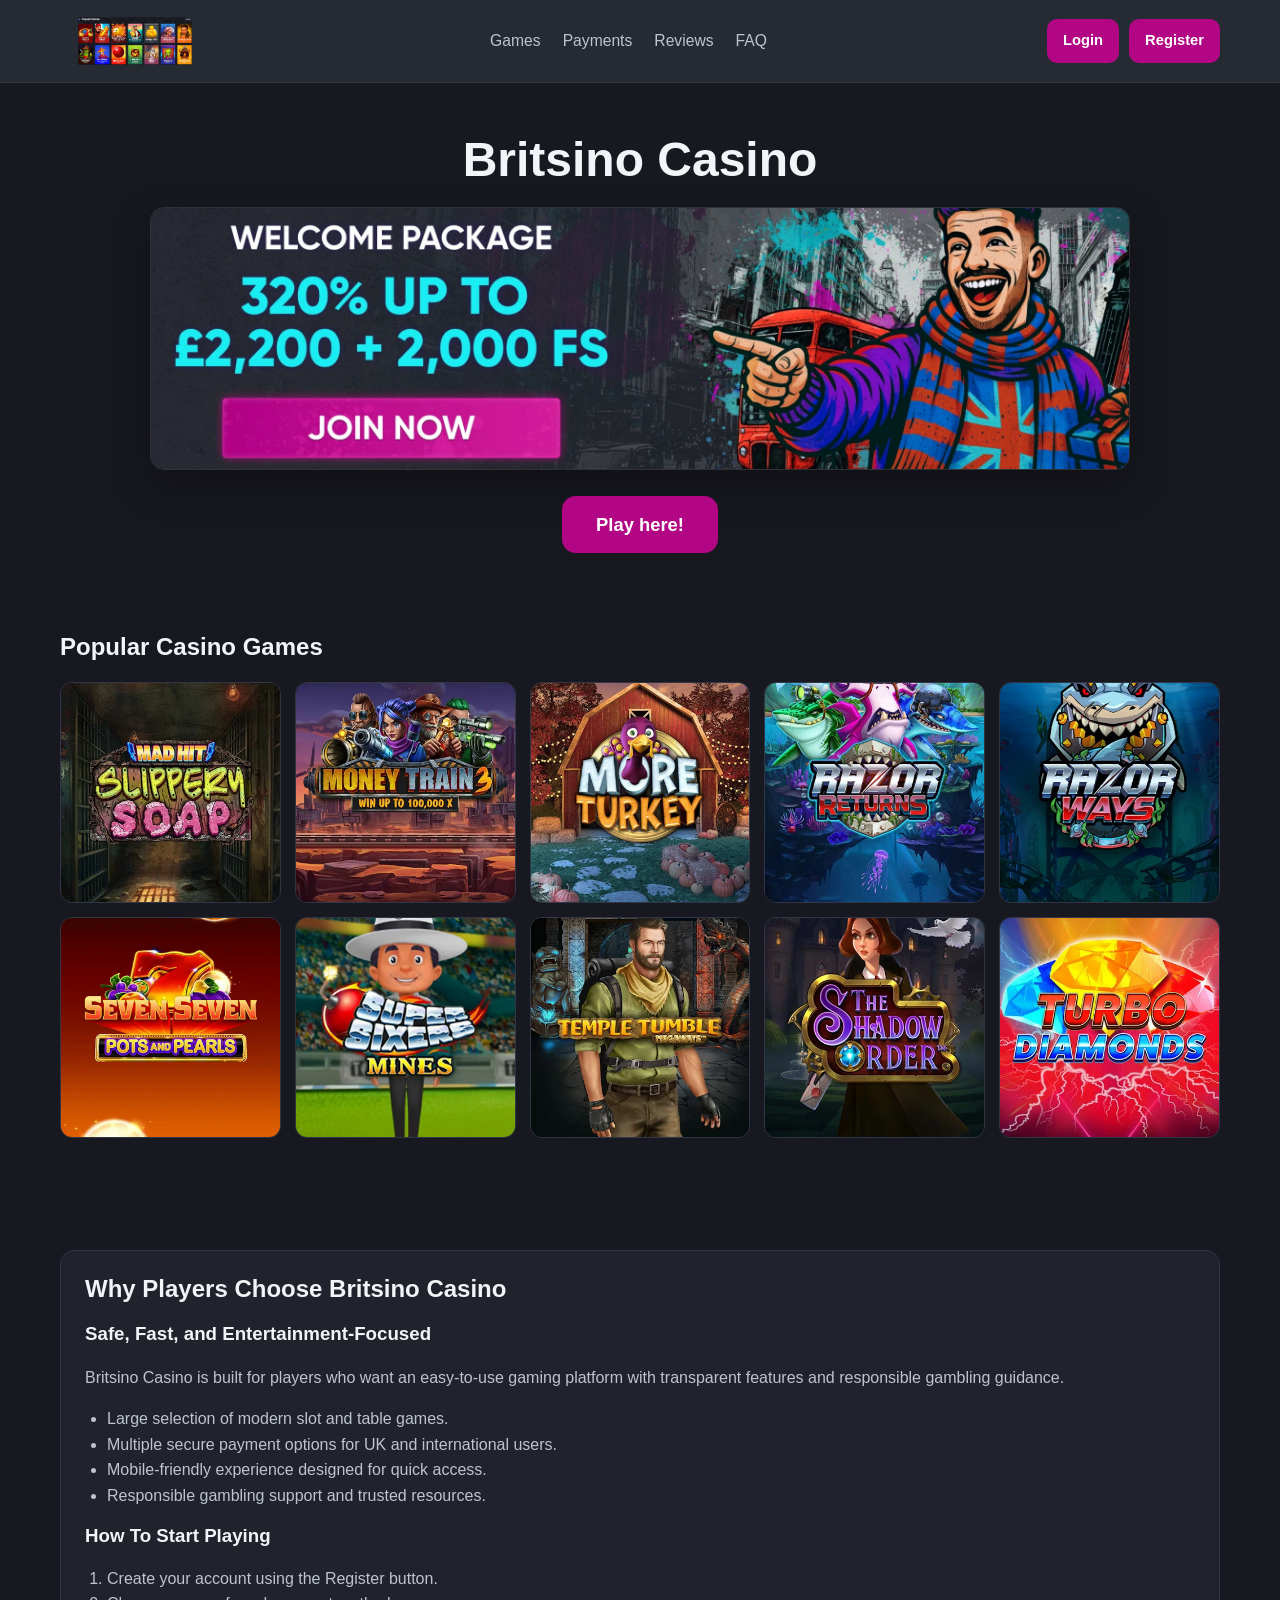
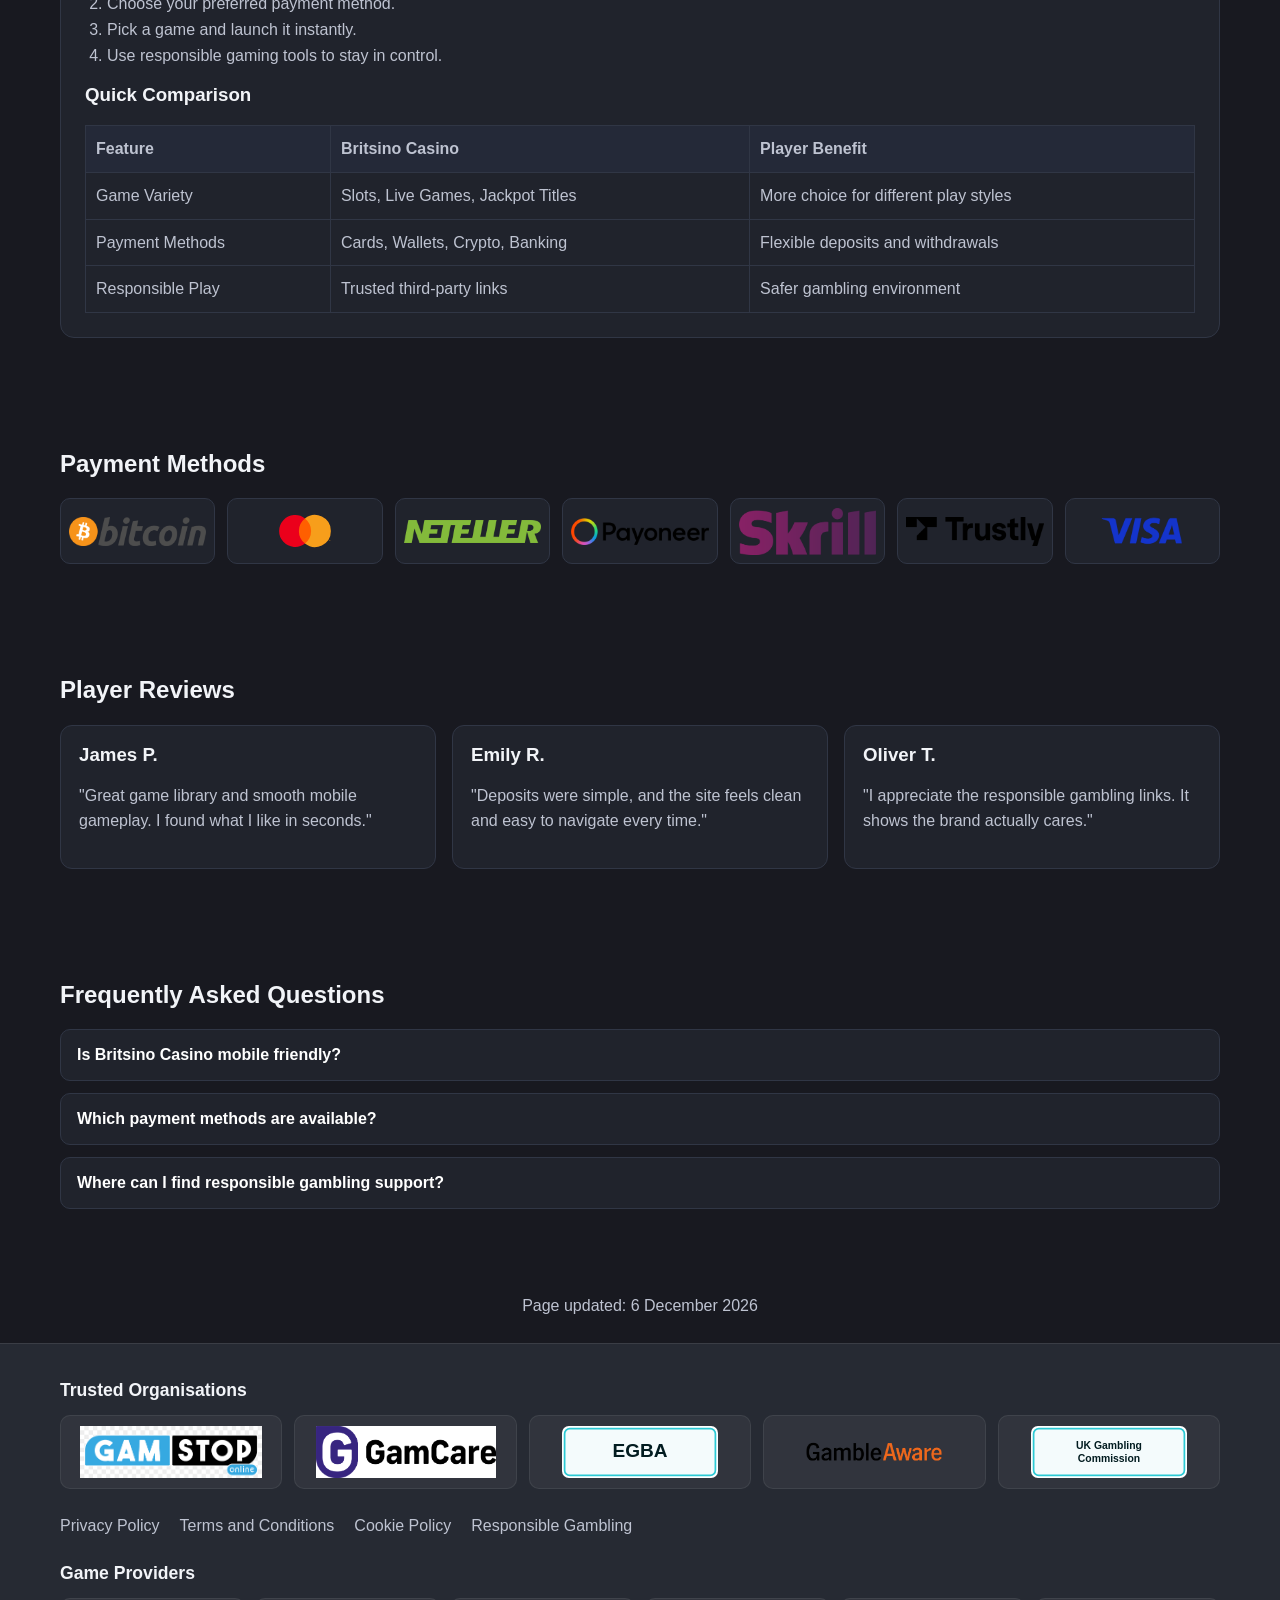
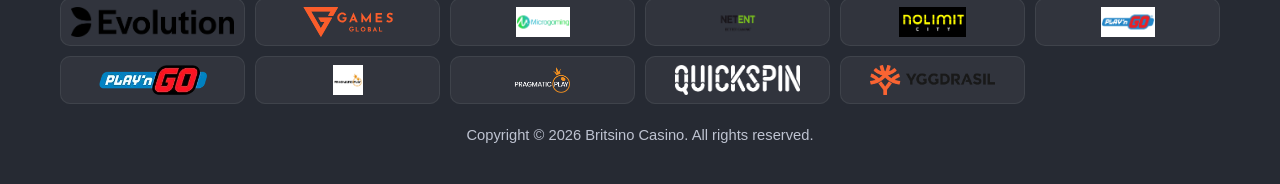
==== en-gb/index.html @ 718099c1 "Add /en-gb homepage copy and update canonical/hreflang setup" ====
<!DOCTYPE html>
<html lang="en-GB">
<head>
  <meta charset="UTF-8" />
  <meta name="viewport" content="width=device-width, initial-scale=1.0" />
  <meta name="description" content="Britsino Casino home page with top games, payment methods, player reviews, and trusted gambling resources." />
  <title>Britsino Casino</title>
  <link rel="icon" type="image/x-icon" href="/favicon (12).ico" />
  <link rel="stylesheet" href="/styles.css" />
  <link rel="canonical" href="/en-gb/" />
  <link rel="alternate" hreflang="en" href="/en-gb/" />
  <link rel="alternate" hreflang="en-gb" href="/en-gb/" />
</head>
<body>
  <header class="site-header">
    <div class="container header-inner">
      <a class="brand" href="#" aria-label="Britsino home">
        <img src="/britsino.webp" alt="Britsino Casino logo" />
      </a>

      <nav class="header-nav" aria-label="Primary navigation">
        <a href="#games">Games</a>
        <a href="#payments">Payments</a>
        <a href="#reviews">Reviews</a>
        <a href="#faq">FAQ</a>
      </nav>

      <div class="header-actions">
        <a class="btn btn-header" href="#" aria-label="Login">Login</a>
        <a class="btn btn-header" href="/go/" aria-label="Register">Register</a>
      </div>
    </div>
  </header>

  <main>
    <section class="hero">
      <div class="container hero-inner">
        <h1>Britsino Casino</h1>
        <img class="hero-banner" src="/britsino images/britsino casino.webp" alt="Britsino Casino banner" />
        <a class="btn btn-cta pulse" href="/go/">Play here!</a>
      </div>
    </section>

    <section id="games" class="section games-section">
      <div class="container">
        <h2>Popular Casino Games</h2>
        <div class="games-grid" aria-label="Featured games">
          <article class="game-card"><img src="/game images/mad-hit-slippery-soap.webp" alt="Mad Hit Slippery Soap" /></article>
          <article class="game-card"><img src="/game images/money-train-3.webp" alt="Money Train 3" /></article>
          <article class="game-card"><img src="/game images/more-turkey.webp" alt="More Turkey" /></article>
          <article class="game-card"><img src="/game images/razor-returns.webp" alt="Razor Returns" /></article>
          <article class="game-card"><img src="/game images/razor-ways.webp" alt="Razor Ways" /></article>
          <article class="game-card"><img src="/game images/seven-seven-pots-and-pearls.webp" alt="Seven Seven Pots and Pearls" /></article>
          <article class="game-card"><img src="/game images/super-sixers-mines.webp" alt="Super Sixers Mines" /></article>
          <article class="game-card"><img src="/game images/temple-tumble.webp" alt="Temple Tumble" /></article>
          <article class="game-card"><img src="/game images/the-shadow-order-pushgaming.webp" alt="The Shadow Order" /></article>
          <article class="game-card"><img src="/game images/turbo-diamonds-hold-and-win.webp" alt="Turbo Diamonds Hold and Win" /></article>
        </div>
      </div>
    </section>

    <section class="section seo-section">
      <div class="container seo-content">
        <h2>Why Players Choose Britsino Casino</h2>
        <h3>Safe, Fast, and Entertainment-Focused</h3>
        <p>Britsino Casino is built for players who want an easy-to-use gaming platform with transparent features and responsible gambling guidance.</p>

        <ul>
          <li>Large selection of modern slot and table games.</li>
          <li>Multiple secure payment options for UK and international users.</li>
          <li>Mobile-friendly experience designed for quick access.</li>
          <li>Responsible gambling support and trusted resources.</li>
        </ul>

        <h3>How To Start Playing</h3>
        <ol>
          <li>Create your account using the Register button.</li>
          <li>Choose your preferred payment method.</li>
          <li>Pick a game and launch it instantly.</li>
          <li>Use responsible gaming tools to stay in control.</li>
        </ol>

        <h3>Quick Comparison</h3>
        <div class="table-wrap">
          <table>
            <thead>
              <tr>
                <th>Feature</th>
                <th>Britsino Casino</th>
                <th>Player Benefit</th>
              </tr>
            </thead>
            <tbody>
              <tr>
                <td>Game Variety</td>
                <td>Slots, Live Games, Jackpot Titles</td>
                <td>More choice for different play styles</td>
              </tr>
              <tr>
                <td>Payment Methods</td>
                <td>Cards, Wallets, Crypto, Banking</td>
                <td>Flexible deposits and withdrawals</td>
              </tr>
              <tr>
                <td>Responsible Play</td>
                <td>Trusted third-party links</td>
                <td>Safer gambling environment</td>
              </tr>
            </tbody>
          </table>
        </div>
      </div>
    </section>

    <section id="payments" class="section payments-section">
      <div class="container">
        <h2>Payment Methods</h2>
        <div class="payments-grid" aria-label="Payment methods">
          <img src="/payment methods/bitcoin-method.png" alt="Bitcoin" />
          <img src="/payment methods/mastercard-method.svg" alt="Mastercard" />
          <img src="/payment methods/neteller-method.png" alt="Neteller" />
          <img src="/payment methods/payoneer-method.png" alt="Payoneer" />
          <img src="/payment methods/skrill-method.png" alt="Skrill" />
          <img src="/payment methods/trustly-method.webp" alt="Trustly" />
          <img src="/payment methods/visa-method.png" alt="Visa" />
        </div>
      </div>
    </section>

    <section id="reviews" class="section reviews-section">
      <div class="container">
        <h2>Player Reviews</h2>
        <div class="reviews-grid">
          <article class="review-card">
            <h3>James P.</h3>
            <p>"Great game library and smooth mobile gameplay. I found what I like in seconds."</p>
          </article>
          <article class="review-card">
            <h3>Emily R.</h3>
            <p>"Deposits were simple, and the site feels clean and easy to navigate every time."</p>
          </article>
          <article class="review-card">
            <h3>Oliver T.</h3>
            <p>"I appreciate the responsible gambling links. It shows the brand actually cares."</p>
          </article>
        </div>
      </div>
    </section>

    <section id="faq" class="section faq-section">
      <div class="container">
        <h2>Frequently Asked Questions</h2>

        <div class="accordion-item">
          <button class="accordion-trigger" type="button" aria-expanded="false">
            Is Britsino Casino mobile friendly?
          </button>
          <div class="accordion-panel">
            <p>Yes. Britsino Casino is optimized for mobile and desktop devices with a responsive layout.</p>
          </div>
        </div>

        <div class="accordion-item">
          <button class="accordion-trigger" type="button" aria-expanded="false">
            Which payment methods are available?
          </button>
          <div class="accordion-panel">
            <p>You can use options like Visa, Mastercard, Skrill, Neteller, Trustly, Payoneer, and Bitcoin.</p>
          </div>
        </div>

        <div class="accordion-item">
          <button class="accordion-trigger" type="button" aria-expanded="false">
            Where can I find responsible gambling support?
          </button>
          <div class="accordion-panel">
            <p>Trusted support resources are listed in the footer, including GamStop, GamCare, BeGambleAware, EGBA, and the UK Gambling Commission.</p>
          </div>
        </div>
      </div>
    </section>

    <section class="updated-section" aria-label="Page update date">
      <div class="container">
        <p id="page-updated">Page updated: </p>
      </div>
    </section>
  </main>

  <footer class="site-footer">
    <div class="container footer-inner">
      <section class="footer-trust">
        <h2>Trusted Organisations</h2>
        <div class="trust-grid">
          <a href="https://www.gamstop.co.uk/" target="_blank" rel="noopener noreferrer"><img src="/trust badges/gamstop.png" alt="GamStop" /></a>
          <a href="https://www.gamcare.org.uk/" target="_blank" rel="noopener noreferrer"><img src="/trust badges/GamCare.png" alt="GamCare" /></a>
          <a href="https://www.egba.eu/" target="_blank" rel="noopener noreferrer"><img src="/trust badges/egba.svg" alt="EGBA" /></a>
          <a href="https://www.begambleaware.org/" target="_blank" rel="noopener noreferrer"><img src="/trust badges/gambleaware.png" alt="BeGambleAware" /></a>
          <a href="https://www.gamblingcommission.gov.uk/" target="_blank" rel="noopener noreferrer"><img src="/trust badges/uk-gambling-commission.svg" alt="UK Gambling Commission" /></a>
        </div>
      </section>

      <section class="footer-policies">
        <a href="#" aria-label="Privacy Policy">Privacy Policy</a>
        <a href="#" aria-label="Terms and Conditions">Terms and Conditions</a>
        <a href="#" aria-label="Cookie Policy">Cookie Policy</a>
        <a href="#" aria-label="Responsible Gambling Policy">Responsible Gambling</a>
      </section>

      <section class="footer-providers">
        <h2>Game Providers</h2>
        <div class="providers-grid">
          <img src="/providers/evolution.png" alt="Evolution" />
          <img src="/providers/Games-Global.svg" alt="Games Global" />
          <img src="/providers/microgaming-logo.png" alt="Microgaming" />
          <img src="/providers/netentlogo.png" alt="NetEnt" />
          <img src="/providers/nolimit city.png" alt="NoLimit City" />
          <img src="/providers/playn-go-logo.png" alt="Play'n GO" />
          <img src="/providers/playngo.webp" alt="Play'n GO Alternative" />
          <img src="/providers/pragmatic-play-logo-png.png" alt="Pragmatic Play" />
          <img src="/providers/pragmatic-play.png" alt="Pragmatic Play Alternative" />
          <img src="/providers/quickspin.png" alt="Quickspin" />
          <img src="/providers/Yggdrasil Gaming_Logo_1.png" alt="Yggdrasil" />
        </div>
      </section>

      <p class="copyright">Copyright © 2026 Britsino Casino. All rights reserved.</p>
    </div>
  </footer>

  <script src="/script.js"></script>
</body>
</html>
---- styles.css ----
:root {
  --header-footer-bg: #262a33;
  --primary-btn: #b30685;
  --cta-btn: #b30685;
  --main-bg: #181920;
  --surface-bg: #20232c;
  --surface-border: #303645;
  --text-main: #f2f4f8;
  --text-muted: #bec3d1;
}

* {
  box-sizing: border-box;
}

html,
body {
  margin: 0;
  padding: 0;
}

body {
  font-family: "Segoe UI", Tahoma, Geneva, Verdana, sans-serif;
  background: var(--main-bg);
  color: var(--text-main);
  line-height: 1.6;
}

img {
  max-width: 100%;
  display: block;
}

a {
  color: inherit;
  text-decoration: none;
}

.container {
  width: min(1160px, 92%);
  margin: 0 auto;
}

.section {
  padding: 56px 0;
}

h1,
h2,
h3 {
  margin-top: 0;
  line-height: 1.2;
}

.site-header {
  position: sticky;
  top: 0;
  z-index: 100;
  background: var(--header-footer-bg);
  border-bottom: 1px solid rgba(255, 255, 255, 0.07);
}

.header-inner {
  display: flex;
  align-items: center;
  justify-content: space-between;
  gap: 20px;
  min-height: 82px;
  padding: 10px 0;
}

.brand img {
  width: 150px;
  height: 48px;
  object-fit: contain;
}

.header-nav {
  display: flex;
  gap: 22px;
  color: var(--text-muted);
  font-size: 0.98rem;
}

.header-nav a:hover,
.header-nav a:focus-visible {
  color: #ffffff;
}

.header-actions {
  display: flex;
  gap: 10px;
}

.btn {
  display: inline-flex;
  align-items: center;
  justify-content: center;
  border-radius: 10px;
  border: 0;
  cursor: pointer;
  font-weight: 700;
}

.btn-header {
  background: var(--primary-btn);
  color: #fff;
  padding: 10px 16px;
  font-size: 0.92rem;
}

.btn-header:hover,
.btn-header:focus-visible,
.btn-cta:hover,
.btn-cta:focus-visible {
  filter: brightness(1.08);
}

.hero {
  padding: 48px 0 24px;
}

.hero-inner {
  text-align: center;
}

.hero h1 {
  font-size: clamp(1.9rem, 4vw, 3rem);
  margin-bottom: 18px;
}

.hero-banner {
  width: min(980px, 100%);
  margin: 0 auto;
  border-radius: 14px;
  border: 1px solid rgba(255, 255, 255, 0.1);
  box-shadow: 0 16px 40px rgba(0, 0, 0, 0.35);
}

.btn-cta {
  margin: 26px auto 0;
  background: var(--cta-btn);
  color: #fff;
  font-size: 1.15rem;
  padding: 14px 34px;
  border-radius: 14px;
}

.pulse {
  animation: pulse 1.8s infinite;
}

@keyframes pulse {
  0% {
    transform: scale(1);
    box-shadow: 0 0 0 0 rgba(179, 6, 133, 0.75);
  }
  70% {
    transform: scale(1.03);
    box-shadow: 0 0 0 18px rgba(179, 6, 133, 0);
  }
  100% {
    transform: scale(1);
    box-shadow: 0 0 0 0 rgba(179, 6, 133, 0);
  }
}

.games-grid {
  display: grid;
  grid-template-columns: repeat(5, minmax(0, 1fr));
  gap: 14px;
}

.game-card {
  aspect-ratio: 1 / 1;
  border-radius: 12px;
  overflow: hidden;
  border: 1px solid var(--surface-border);
  background: var(--surface-bg);
}

.game-card img {
  width: 100%;
  height: 100%;
  object-fit: cover;
}

.seo-content {
  background: var(--surface-bg);
  border: 1px solid var(--surface-border);
  border-radius: 14px;
  padding: 24px;
}

.seo-content p,
.seo-content li,
.seo-content td,
.seo-content th {
  color: var(--text-muted);
}

.seo-content ul,
.seo-content ol {
  padding-left: 22px;
}

.table-wrap {
  overflow-x: auto;
}

table {
  width: 100%;
  border-collapse: collapse;
  min-width: 620px;
}

th,
td {
  border: 1px solid var(--surface-border);
  padding: 10px;
  text-align: left;
}

th {
  color: #fff;
  background: #242938;
}

.payments-grid {
  display: grid;
  grid-template-columns: repeat(7, minmax(0, 1fr));
  gap: 12px;
}

.payments-grid img {
  width: 100%;
  height: 66px;
  object-fit: contain;
  padding: 8px;
  background: var(--surface-bg);
  border: 1px solid var(--surface-border);
  border-radius: 10px;
}

.reviews-grid {
  display: grid;
  grid-template-columns: repeat(3, minmax(0, 1fr));
  gap: 16px;
}

.review-card {
  background: var(--surface-bg);
  border: 1px solid var(--surface-border);
  border-radius: 12px;
  padding: 18px;
}

.review-card h3 {
  margin-bottom: 10px;
}

.review-card p {
  color: var(--text-muted);
}

.accordion-item {
  border: 1px solid var(--surface-border);
  border-radius: 10px;
  margin-bottom: 12px;
  background: var(--surface-bg);
  overflow: hidden;
}

.accordion-trigger {
  width: 100%;
  text-align: left;
  background: transparent;
  color: #fff;
  border: 0;
  padding: 16px;
  font-size: 1rem;
  font-weight: 700;
  cursor: pointer;
}

.accordion-panel {
  max-height: 0;
  overflow: hidden;
  transition: max-height 0.28s ease;
}

.accordion-panel p {
  margin: 0;
  padding: 0 16px 16px;
  color: var(--text-muted);
}

.updated-section {
  padding: 16px 0 24px;
}

#page-updated {
  margin: 0;
  text-align: center;
  color: var(--text-muted);
}

.site-footer {
  background: var(--header-footer-bg);
  border-top: 1px solid rgba(255, 255, 255, 0.09);
  padding: 36px 0 22px;
}

.footer-inner h2 {
  font-size: 1.1rem;
  margin-bottom: 14px;
}

.trust-grid {
  display: grid;
  grid-template-columns: repeat(5, minmax(0, 1fr));
  gap: 12px;
}

.trust-grid a {
  background: rgba(255, 255, 255, 0.05);
  border-radius: 10px;
  border: 1px solid rgba(255, 255, 255, 0.07);
  padding: 10px;
}

.trust-grid img {
  width: 100%;
  height: 52px;
  object-fit: contain;
}

.footer-policies {
  display: flex;
  flex-wrap: wrap;
  gap: 14px 20px;
  margin: 24px 0;
}

.footer-policies a {
  color: var(--text-muted);
}

.footer-policies a:hover,
.footer-policies a:focus-visible {
  color: #fff;
}

.providers-grid {
  display: grid;
  grid-template-columns: repeat(6, minmax(0, 1fr));
  gap: 10px;
}

.providers-grid img {
  width: 100%;
  height: 48px;
  object-fit: contain;
  padding: 8px;
  background: rgba(255, 255, 255, 0.05);
  border-radius: 10px;
  border: 1px solid rgba(255, 255, 255, 0.07);
}

.copyright {
  margin-top: 20px;
  text-align: center;
  color: var(--text-muted);
  font-size: 0.92rem;
}

@media (max-width: 1024px) {
  .games-grid {
    grid-template-columns: repeat(4, minmax(0, 1fr));
  }

  .payments-grid {
    grid-template-columns: repeat(4, minmax(0, 1fr));
  }

  .providers-grid {
    grid-template-columns: repeat(4, minmax(0, 1fr));
  }

  .trust-grid {
    grid-template-columns: repeat(3, minmax(0, 1fr));
  }
}

@media (max-width: 768px) {
  .header-inner {
    min-height: 58px;
    gap: 8px;
    padding: 6px 0;
  }

  .brand img {
    width: 90px;
    height: 30px;
  }

  .header-nav {
    display: none;
  }

  .header-actions {
    margin-left: auto;
  }

  .btn-header {
    padding: 7px 10px;
    font-size: 0.78rem;
    border-radius: 8px;
  }

  .section {
    padding: 44px 0;
  }

  .games-grid {
    grid-template-columns: repeat(2, minmax(0, 1fr));
  }

  .payments-grid {
    grid-template-columns: repeat(2, minmax(0, 1fr));
  }

  .reviews-grid {
    grid-template-columns: 1fr;
  }

  .trust-grid {
    grid-template-columns: repeat(2, minmax(0, 1fr));
  }

  .providers-grid {
    grid-template-columns: repeat(2, minmax(0, 1fr));
  }
}
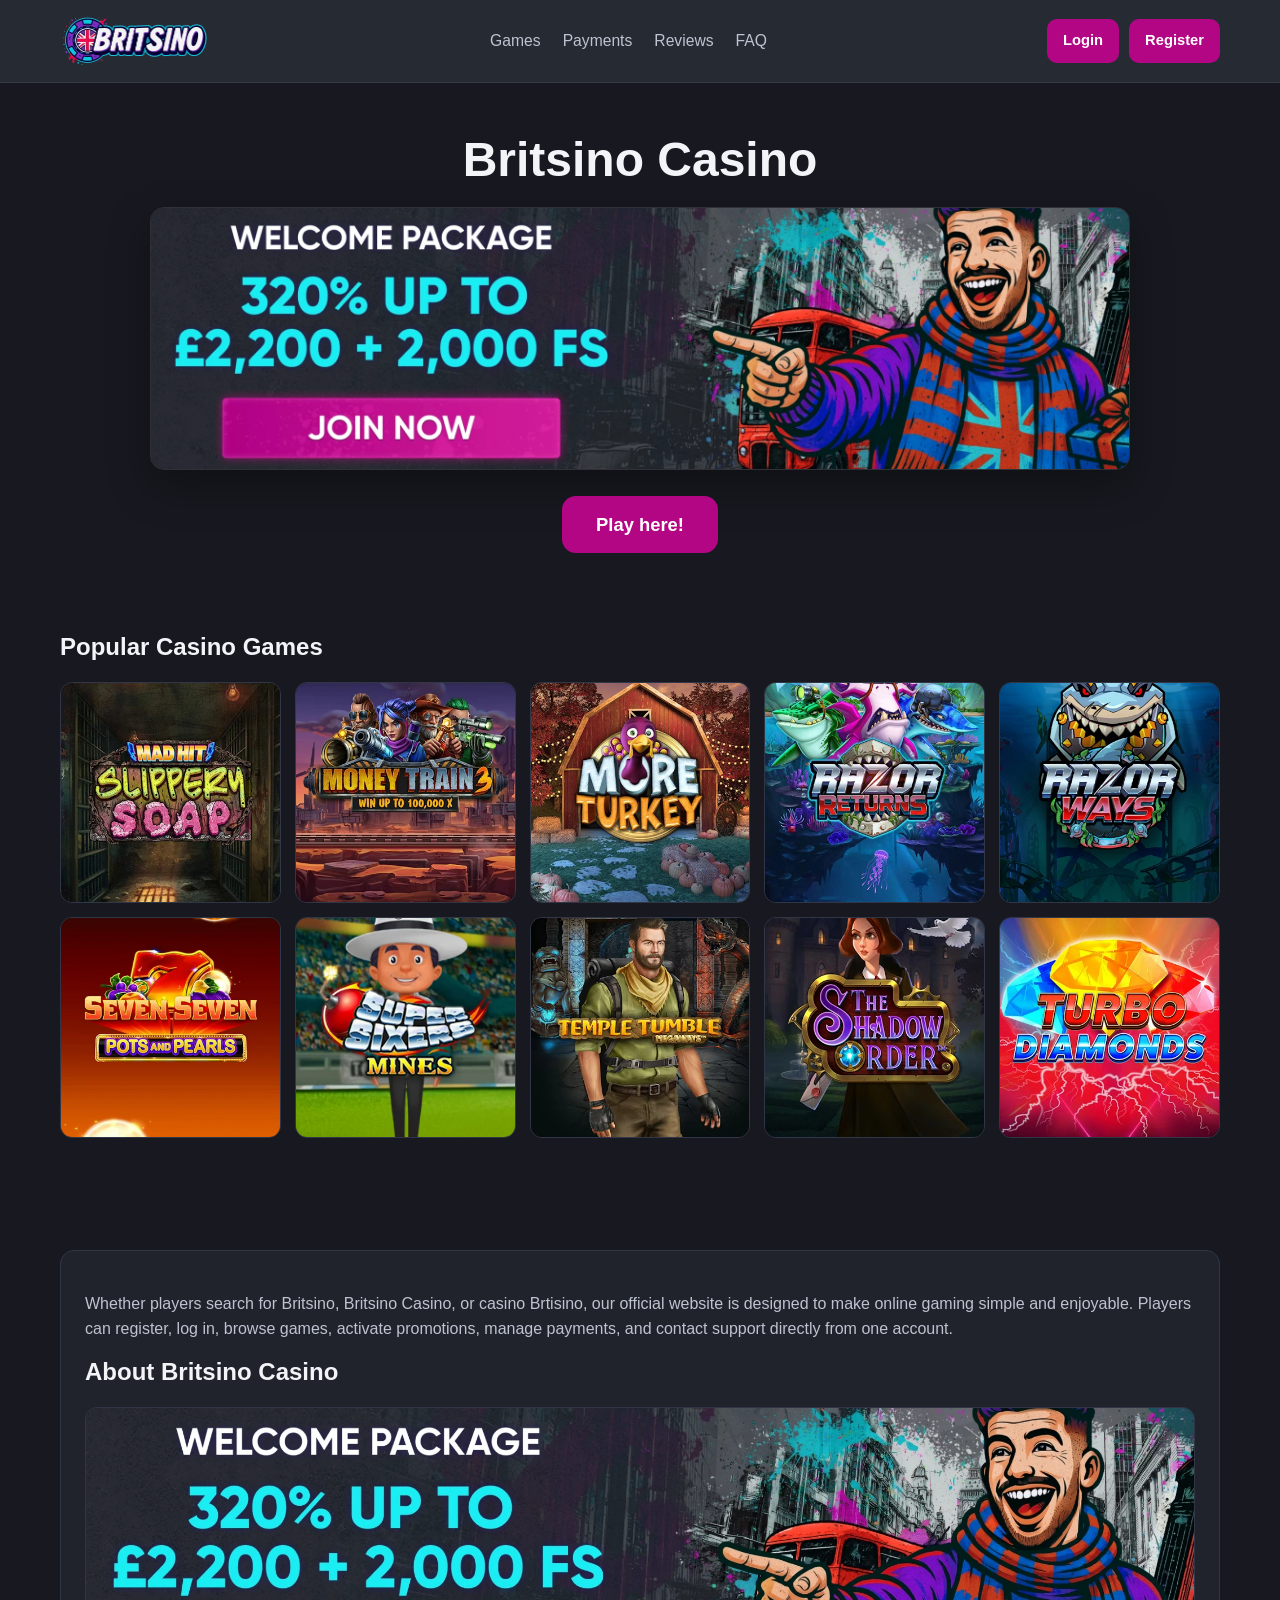
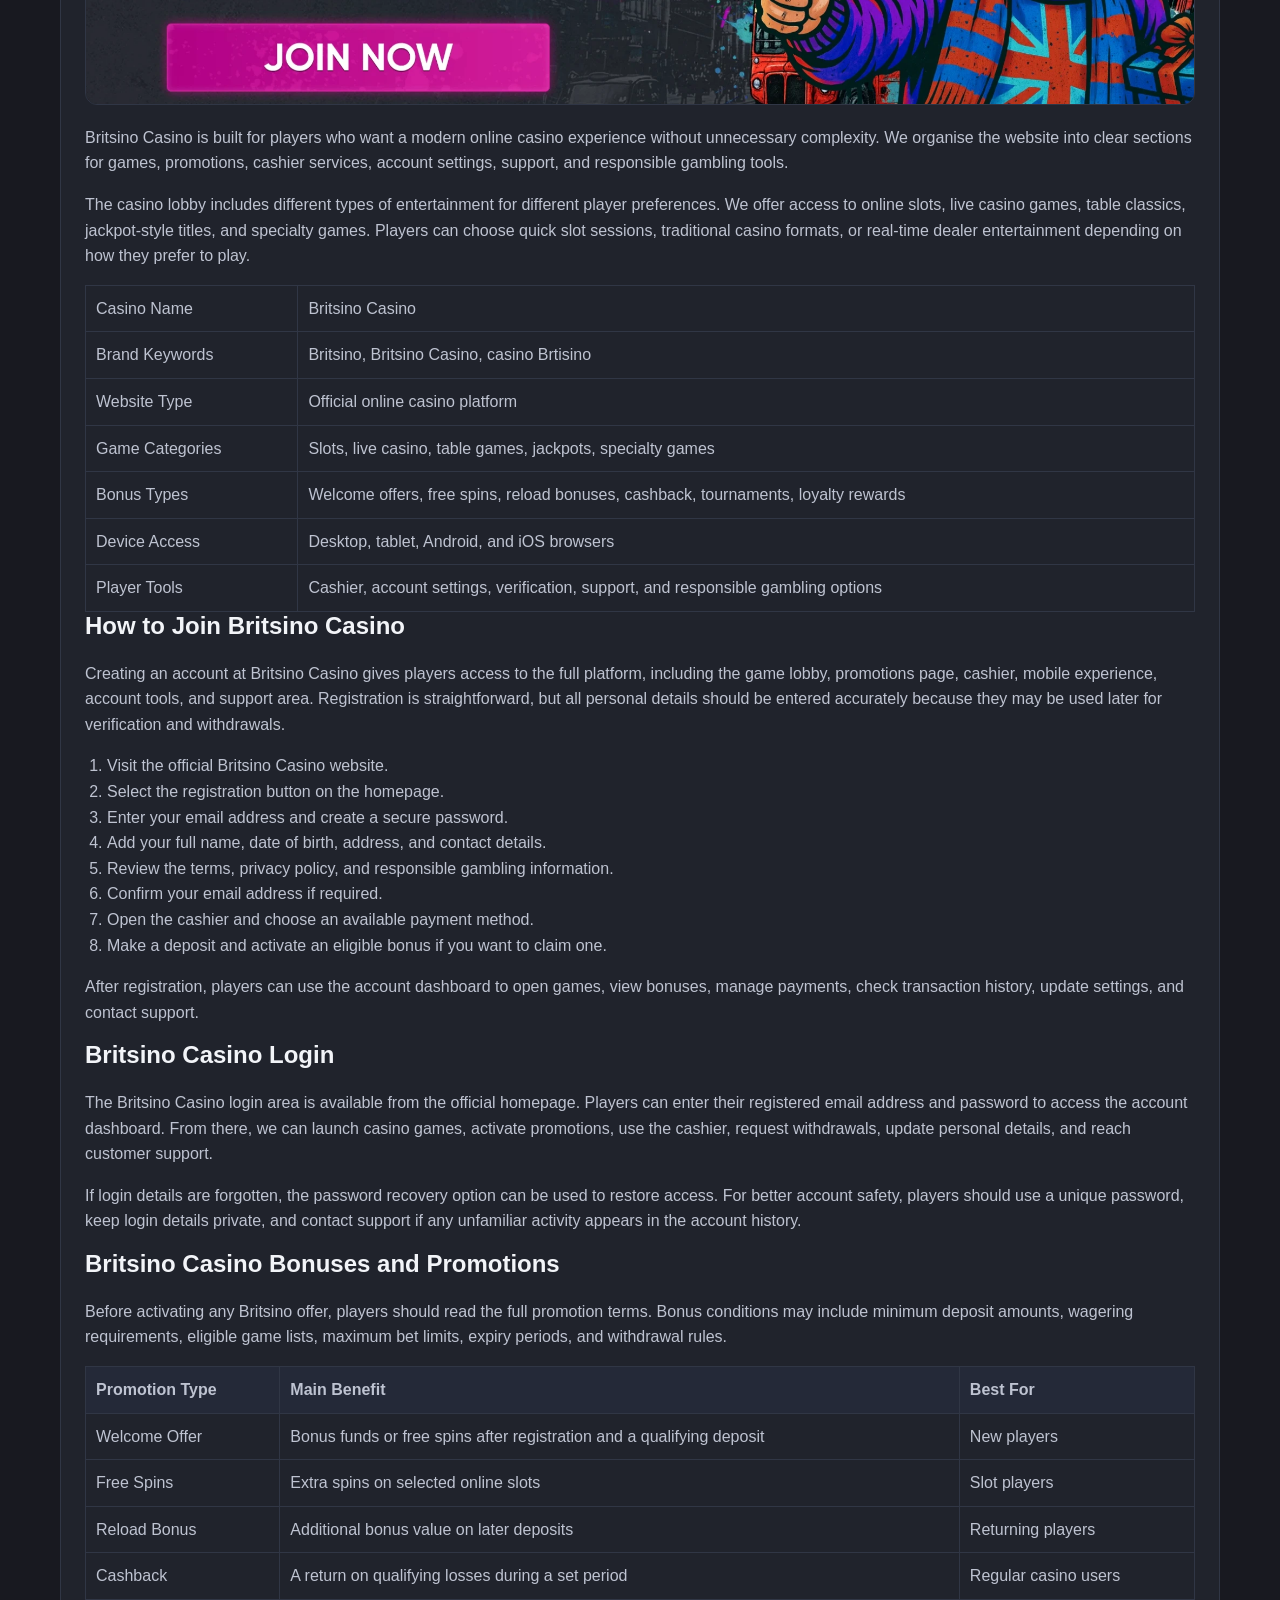
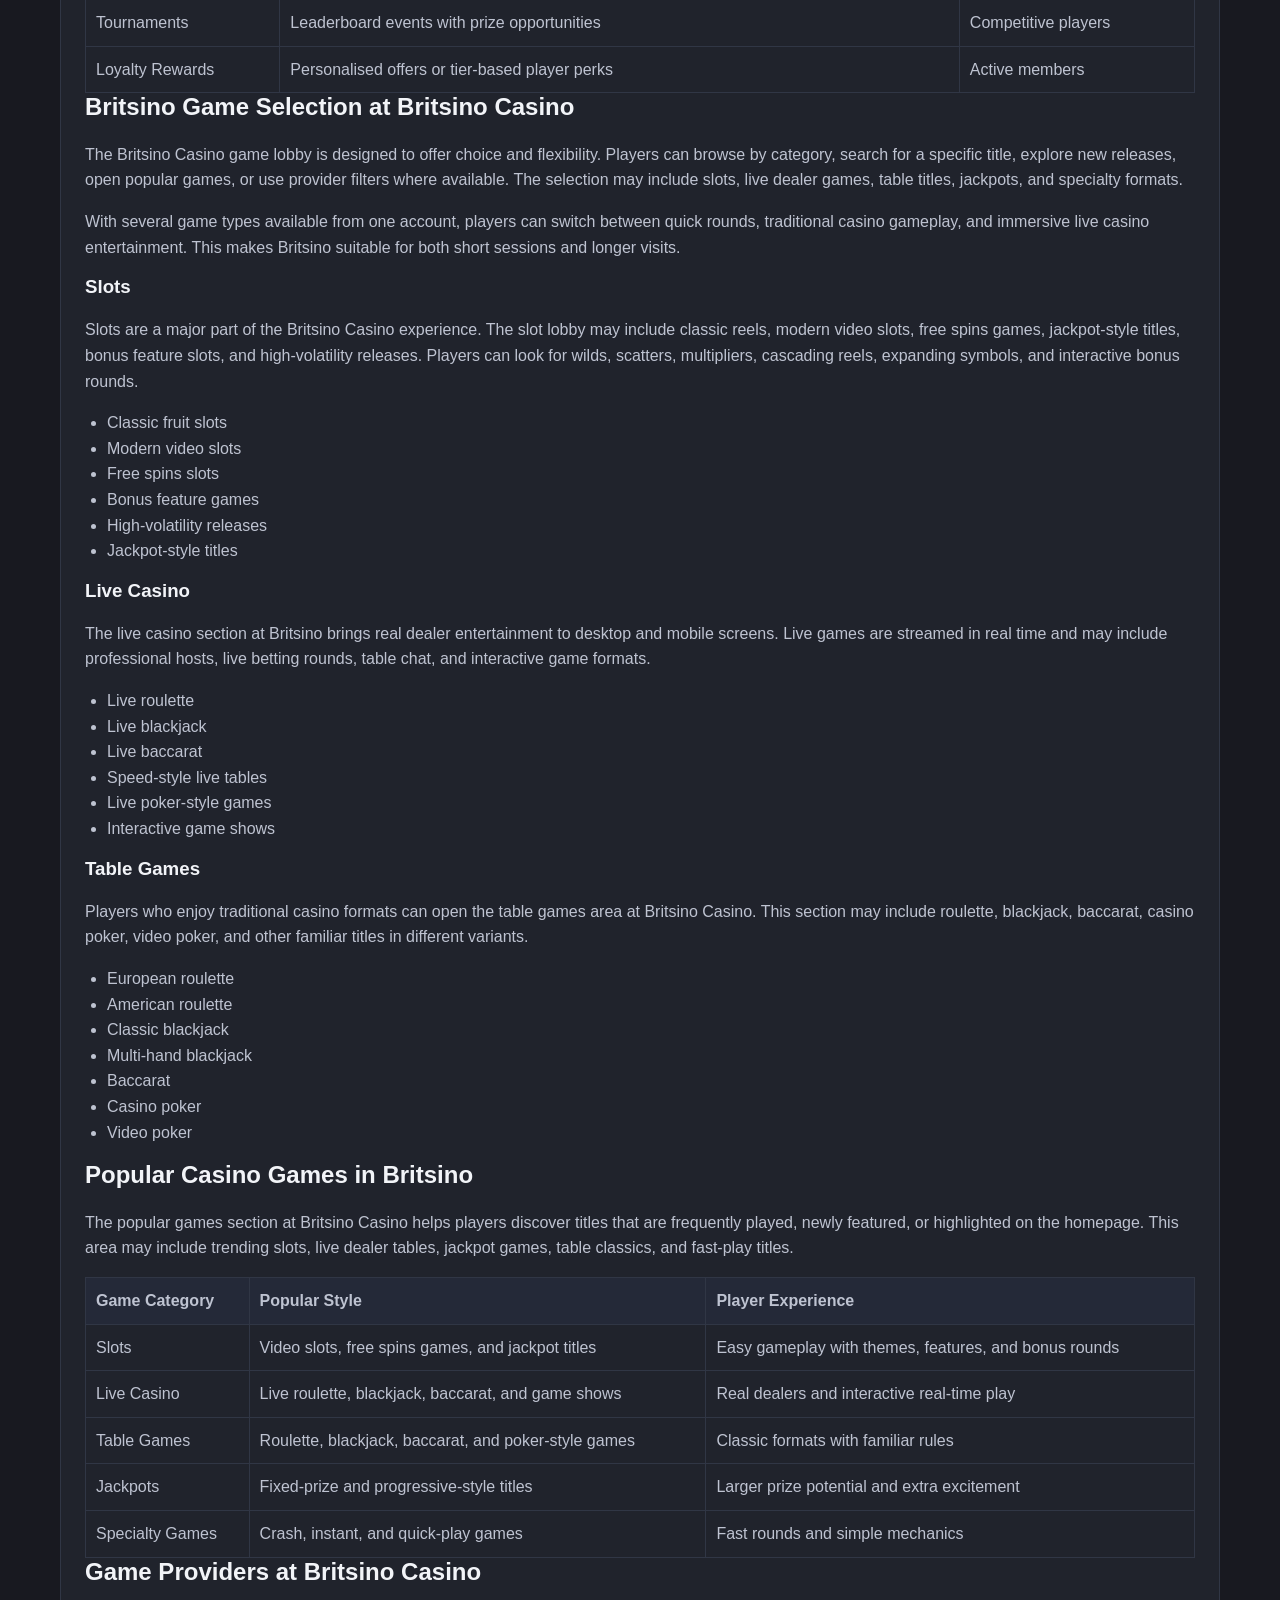
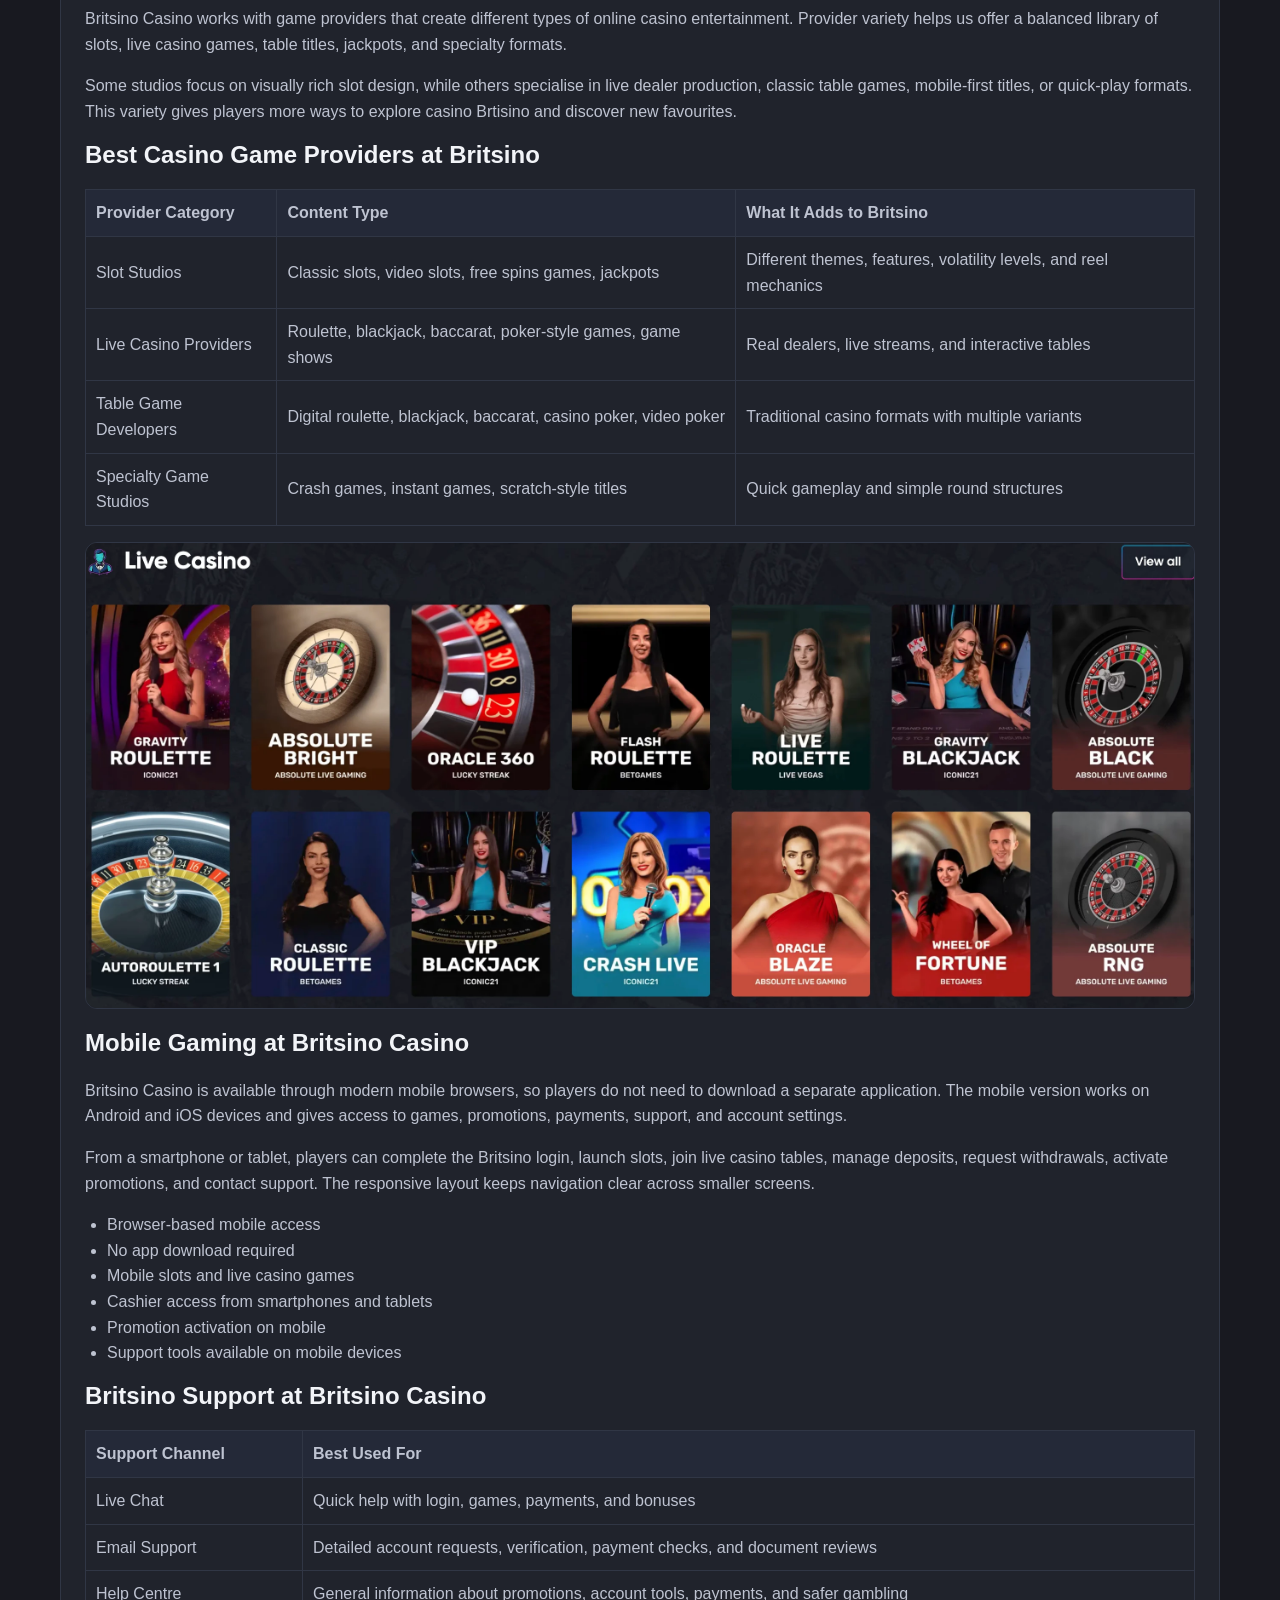
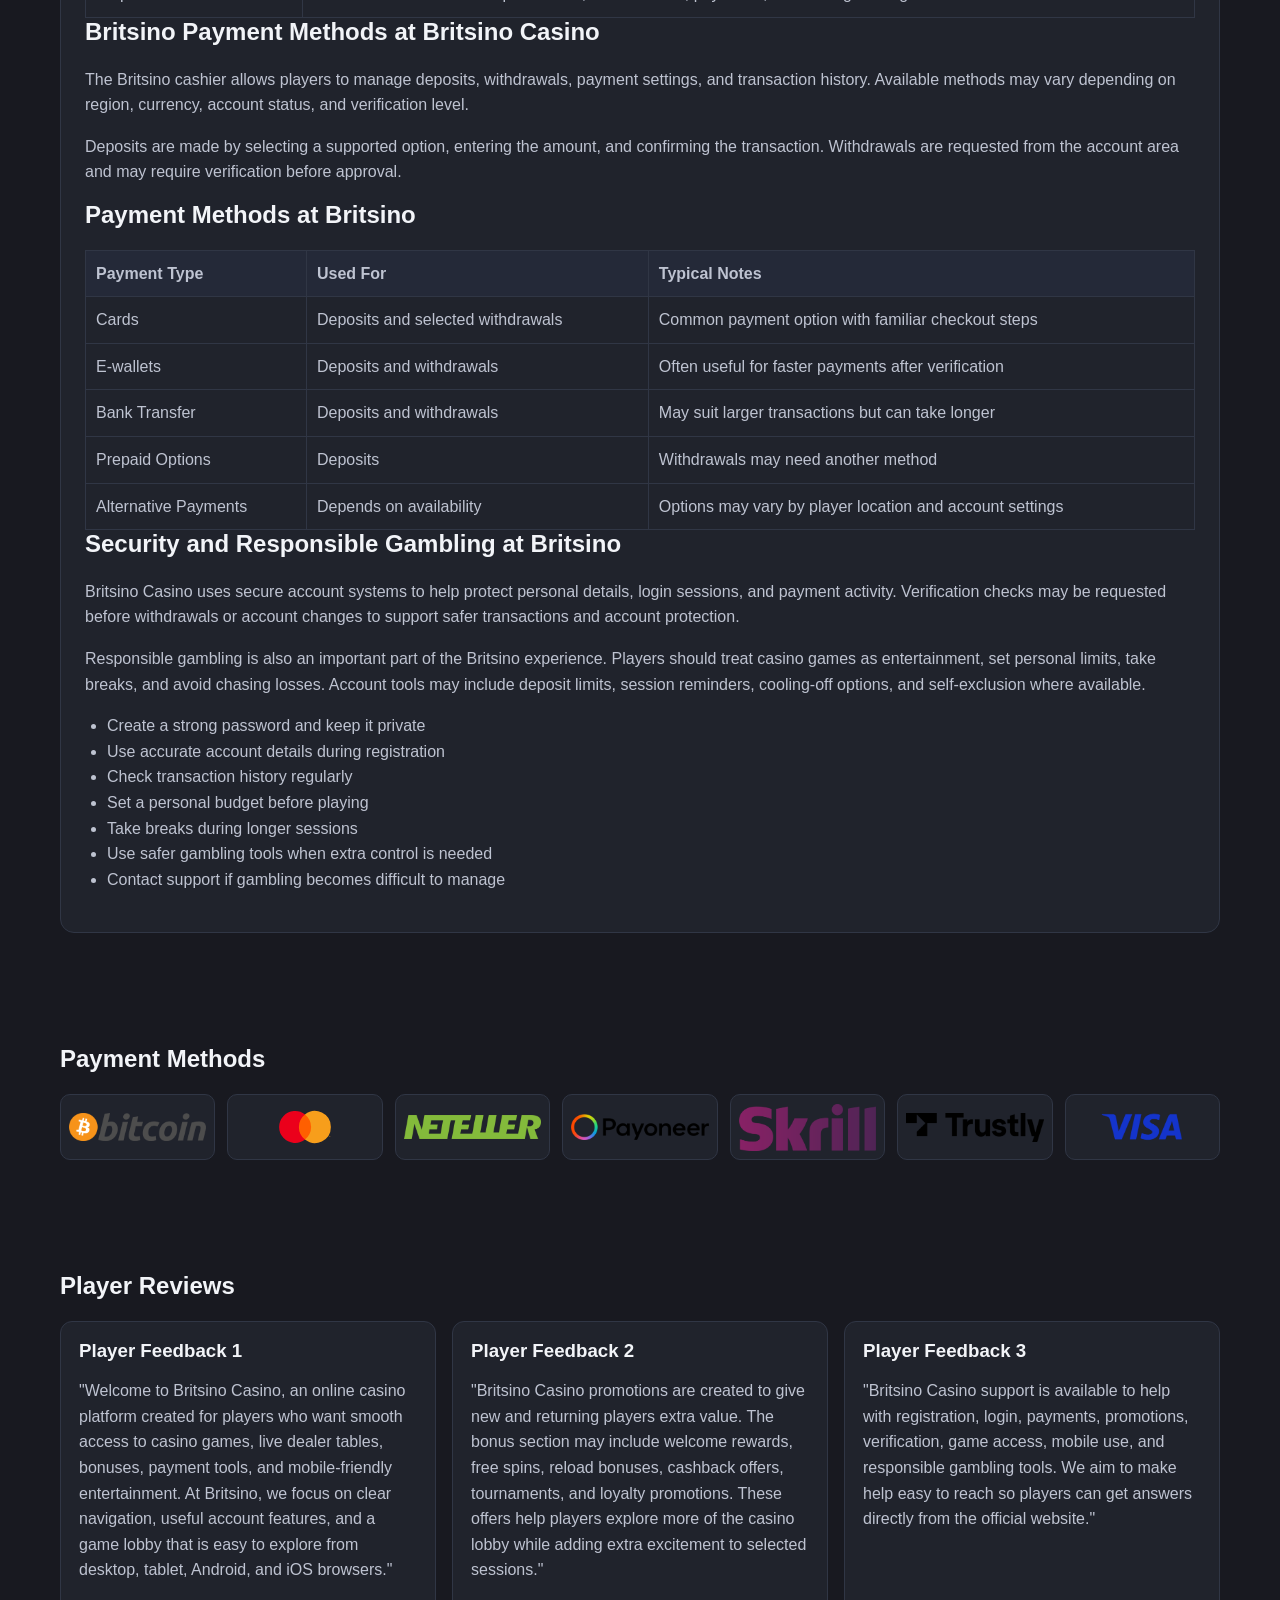
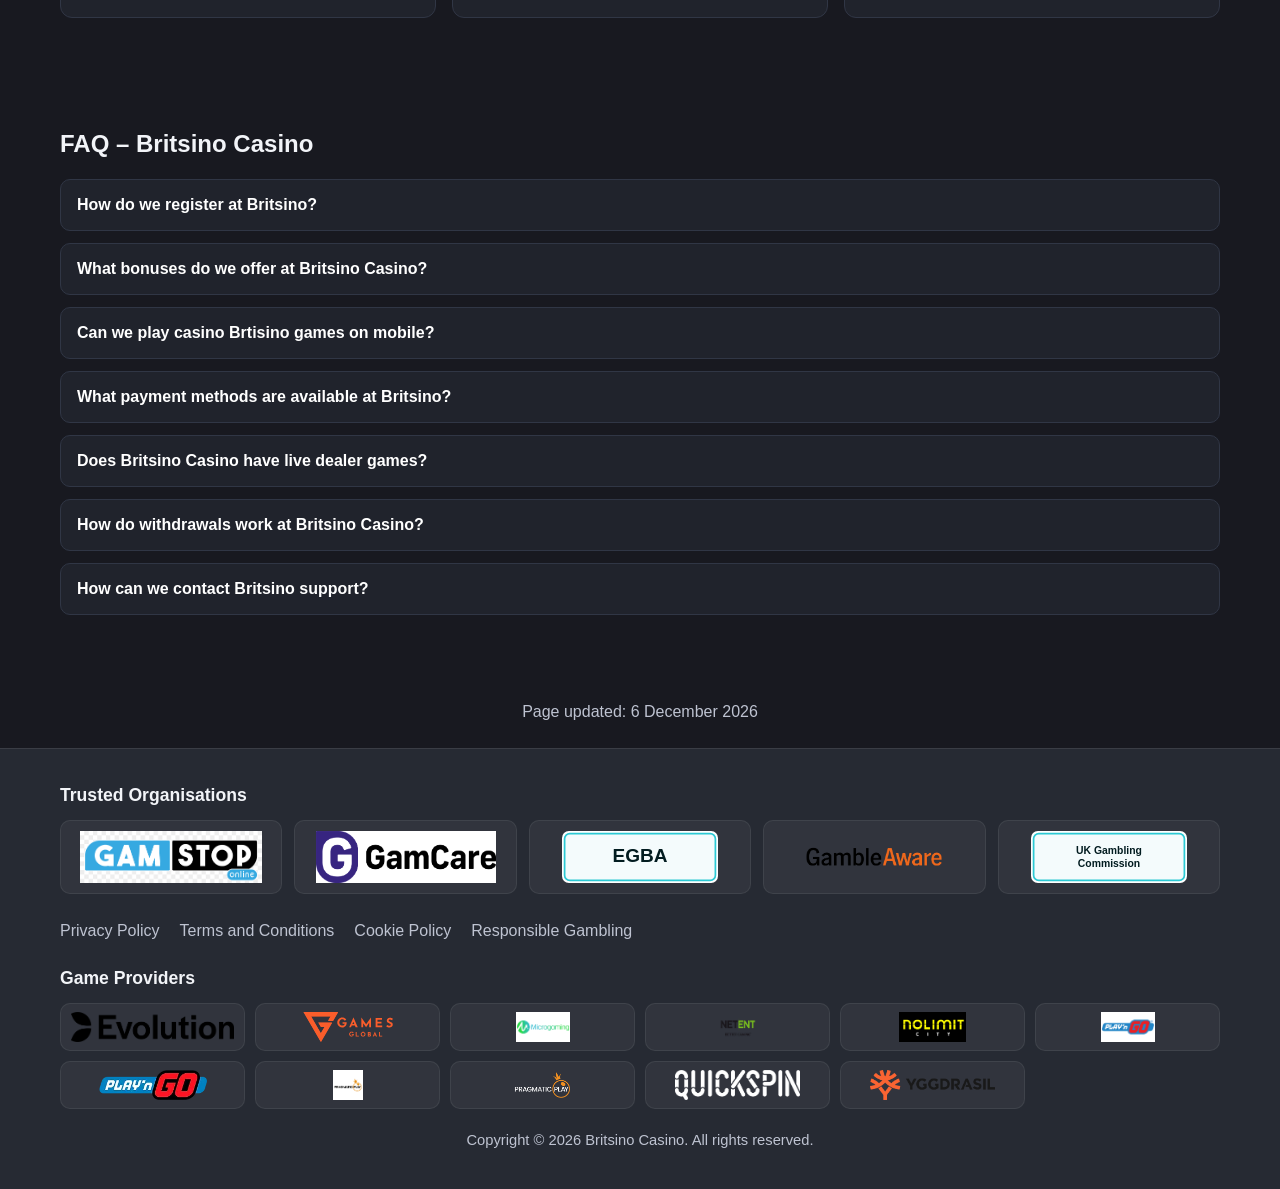
==== commit 6ba7643f: "Publish full homepage source content and update official logo/favicon assets" ====
--- a/en-gb/index.html
+++ b/en-gb/index.html
@@ -3,8 +3,8 @@
 <head>
   <meta charset="UTF-8" />
   <meta name="viewport" content="width=device-width, initial-scale=1.0" />
-  <meta name="description" content="Britsino Casino home page with top games, payment methods, player reviews, and trusted gambling resources." />
-  <title>Britsino Casino</title>
+  <meta name="description" content="Visit Britsino Casino official website to play online slots, live casino games, table games, claim casino bonuses, use secure payment options, enjoy mobile access, and contact support." />
+  <title>Britsino Casino Official Website – Online Slots, Live Casino, Bonuses & Mobile Play</title>
   <link rel="icon" type="image/x-icon" href="/favicon (12).ico" />
   <link rel="stylesheet" href="/styles.css" />
   <link rel="canonical" href="/en-gb/" />
@@ -61,54 +61,400 @@
 
     <section class="section seo-section">
       <div class="container seo-content">
-        <h2>Why Players Choose Britsino Casino</h2>
-        <h3>Safe, Fast, and Entertainment-Focused</h3>
-        <p>Britsino Casino is built for players who want an easy-to-use gaming platform with transparent features and responsible gambling guidance.</p>
-
-        <ul>
-          <li>Large selection of modern slot and table games.</li>
-          <li>Multiple secure payment options for UK and international users.</li>
-          <li>Mobile-friendly experience designed for quick access.</li>
-          <li>Responsible gambling support and trusted resources.</li>
-        </ul>
-
-        <h3>How To Start Playing</h3>
-        <ol>
-          <li>Create your account using the Register button.</li>
-          <li>Choose your preferred payment method.</li>
-          <li>Pick a game and launch it instantly.</li>
-          <li>Use responsible gaming tools to stay in control.</li>
-        </ol>
-
-        <h3>Quick Comparison</h3>
-        <div class="table-wrap">
-          <table>
-            <thead>
-              <tr>
-                <th>Feature</th>
-                <th>Britsino Casino</th>
-                <th>Player Benefit</th>
-              </tr>
-            </thead>
-            <tbody>
-              <tr>
-                <td>Game Variety</td>
-                <td>Slots, Live Games, Jackpot Titles</td>
-                <td>More choice for different play styles</td>
-              </tr>
-              <tr>
-                <td>Payment Methods</td>
-                <td>Cards, Wallets, Crypto, Banking</td>
-                <td>Flexible deposits and withdrawals</td>
-              </tr>
-              <tr>
-                <td>Responsible Play</td>
-                <td>Trusted third-party links</td>
-                <td>Safer gambling environment</td>
-              </tr>
-            </tbody>
-          </table>
-        </div>
+<p>Whether players search for Britsino, Britsino Casino, or casino Brtisino, our official website is designed to make online gaming simple and enjoyable. Players can register, log in, browse games, activate promotions, manage payments, and contact support directly from one account.</p>
+
+
+<h2>About Britsino Casino</h2>
+<figure class="seo-image">
+  <img src="/britsino images/britsino casino.webp" alt="Britsino casino platform" />
+</figure>
+
+
+
+<p>Britsino Casino is built for players who want a modern online casino experience without unnecessary complexity. We organise the website into clear sections for games, promotions, cashier services, account settings, support, and responsible gambling tools.</p>
+
+
+<p>The casino lobby includes different types of entertainment for different player preferences. We offer access to online slots, live casino games, table classics, jackpot-style titles, and specialty games. Players can choose quick slot sessions, traditional casino formats, or real-time dealer entertainment depending on how they prefer to play.</p>
+
+
+<table>
+  <tbody>
+    <tr>
+      <td>Casino Name</td>
+      <td>Britsino Casino</td>
+    </tr>
+    <tr>
+      <td>Brand Keywords</td>
+      <td>Britsino, Britsino Casino, casino Brtisino</td>
+    </tr>
+    <tr>
+      <td>Website Type</td>
+      <td>Official online casino platform</td>
+    </tr>
+    <tr>
+      <td>Game Categories</td>
+      <td>Slots, live casino, table games, jackpots, specialty games</td>
+    </tr>
+    <tr>
+      <td>Bonus Types</td>
+      <td>Welcome offers, free spins, reload bonuses, cashback, tournaments, loyalty rewards</td>
+    </tr>
+    <tr>
+      <td>Device Access</td>
+      <td>Desktop, tablet, Android, and iOS browsers</td>
+    </tr>
+    <tr>
+      <td>Player Tools</td>
+      <td>Cashier, account settings, verification, support, and responsible gambling options</td>
+    </tr>
+  </tbody>
+</table>
+
+
+<h2>How to Join Britsino Casino</h2>
+
+
+<p>Creating an account at Britsino Casino gives players access to the full platform, including the game lobby, promotions page, cashier, mobile experience, account tools, and support area. Registration is straightforward, but all personal details should be entered accurately because they may be used later for verification and withdrawals.</p>
+
+
+<ol>
+  <li>Visit the official Britsino Casino website.</li>
+  <li>Select the registration button on the homepage.</li>
+  <li>Enter your email address and create a secure password.</li>
+  <li>Add your full name, date of birth, address, and contact details.</li>
+  <li>Review the terms, privacy policy, and responsible gambling information.</li>
+  <li>Confirm your email address if required.</li>
+  <li>Open the cashier and choose an available payment method.</li>
+  <li>Make a deposit and activate an eligible bonus if you want to claim one.</li>
+</ol>
+
+
+<p>After registration, players can use the account dashboard to open games, view bonuses, manage payments, check transaction history, update settings, and contact support.</p>
+
+
+<h2>Britsino Casino Login</h2>
+
+
+<p>The Britsino Casino login area is available from the official homepage. Players can enter their registered email address and password to access the account dashboard. From there, we can launch casino games, activate promotions, use the cashier, request withdrawals, update personal details, and reach customer support.</p>
+
+
+<p>If login details are forgotten, the password recovery option can be used to restore access. For better account safety, players should use a unique password, keep login details private, and contact support if any unfamiliar activity appears in the account history.</p>
+
+
+<h2>Britsino Casino Bonuses and Promotions</h2>
+
+
+<p>Before activating any Britsino offer, players should read the full promotion terms. Bonus conditions may include minimum deposit amounts, wagering requirements, eligible game lists, maximum bet limits, expiry periods, and withdrawal rules.</p>
+
+
+<table>
+  <thead>
+    <tr>
+      <th>Promotion Type</th>
+      <th>Main Benefit</th>
+      <th>Best For</th>
+    </tr>
+  </thead>
+  <tbody>
+    <tr>
+      <td>Welcome Offer</td>
+      <td>Bonus funds or free spins after registration and a qualifying deposit</td>
+      <td>New players</td>
+    </tr>
+    <tr>
+      <td>Free Spins</td>
+      <td>Extra spins on selected online slots</td>
+      <td>Slot players</td>
+    </tr>
+    <tr>
+      <td>Reload Bonus</td>
+      <td>Additional bonus value on later deposits</td>
+      <td>Returning players</td>
+    </tr>
+    <tr>
+      <td>Cashback</td>
+      <td>A return on qualifying losses during a set period</td>
+      <td>Regular casino users</td>
+    </tr>
+    <tr>
+      <td>Tournaments</td>
+      <td>Leaderboard events with prize opportunities</td>
+      <td>Competitive players</td>
+    </tr>
+    <tr>
+      <td>Loyalty Rewards</td>
+      <td>Personalised offers or tier-based player perks</td>
+      <td>Active members</td>
+    </tr>
+  </tbody>
+</table>
+
+
+<h2>Britsino Game Selection at Britsino Casino</h2>
+
+
+<p>The Britsino Casino game lobby is designed to offer choice and flexibility. Players can browse by category, search for a specific title, explore new releases, open popular games, or use provider filters where available. The selection may include slots, live dealer games, table titles, jackpots, and specialty formats.</p>
+
+
+<p>With several game types available from one account, players can switch between quick rounds, traditional casino gameplay, and immersive live casino entertainment. This makes Britsino suitable for both short sessions and longer visits.</p>
+
+
+<h3>Slots</h3>
+
+
+<p>Slots are a major part of the Britsino Casino experience. The slot lobby may include classic reels, modern video slots, free spins games, jackpot-style titles, bonus feature slots, and high-volatility releases. Players can look for wilds, scatters, multipliers, cascading reels, expanding symbols, and interactive bonus rounds.</p>
+
+
+<ul>
+  <li>Classic fruit slots</li>
+  <li>Modern video slots</li>
+  <li>Free spins slots</li>
+  <li>Bonus feature games</li>
+  <li>High-volatility releases</li>
+  <li>Jackpot-style titles</li>
+</ul>
+
+
+<h3>Live Casino</h3>
+
+
+<p>The live casino section at Britsino brings real dealer entertainment to desktop and mobile screens. Live games are streamed in real time and may include professional hosts, live betting rounds, table chat, and interactive game formats.</p>
+
+
+<ul>
+  <li>Live roulette</li>
+  <li>Live blackjack</li>
+  <li>Live baccarat</li>
+  <li>Speed-style live tables</li>
+  <li>Live poker-style games</li>
+  <li>Interactive game shows</li>
+</ul>
+
+
+<h3>Table Games</h3>
+
+
+<p>Players who enjoy traditional casino formats can open the table games area at Britsino Casino. This section may include roulette, blackjack, baccarat, casino poker, video poker, and other familiar titles in different variants.</p>
+
+
+<ul>
+  <li>European roulette</li>
+  <li>American roulette</li>
+  <li>Classic blackjack</li>
+  <li>Multi-hand blackjack</li>
+  <li>Baccarat</li>
+  <li>Casino poker</li>
+  <li>Video poker</li>
+</ul>
+
+
+<h2>Popular Casino Games in Britsino</h2>
+
+
+<p>The popular games section at Britsino Casino helps players discover titles that are frequently played, newly featured, or highlighted on the homepage. This area may include trending slots, live dealer tables, jackpot games, table classics, and fast-play titles.</p>
+
+
+<table>
+  <thead>
+    <tr>
+      <th>Game Category</th>
+      <th>Popular Style</th>
+      <th>Player Experience</th>
+    </tr>
+  </thead>
+  <tbody>
+    <tr>
+      <td>Slots</td>
+      <td>Video slots, free spins games, and jackpot titles</td>
+      <td>Easy gameplay with themes, features, and bonus rounds</td>
+    </tr>
+    <tr>
+      <td>Live Casino</td>
+      <td>Live roulette, blackjack, baccarat, and game shows</td>
+      <td>Real dealers and interactive real-time play</td>
+    </tr>
+    <tr>
+      <td>Table Games</td>
+      <td>Roulette, blackjack, baccarat, and poker-style games</td>
+      <td>Classic formats with familiar rules</td>
+    </tr>
+    <tr>
+      <td>Jackpots</td>
+      <td>Fixed-prize and progressive-style titles</td>
+      <td>Larger prize potential and extra excitement</td>
+    </tr>
+    <tr>
+      <td>Specialty Games</td>
+      <td>Crash, instant, and quick-play games</td>
+      <td>Fast rounds and simple mechanics</td>
+    </tr>
+  </tbody>
+</table>
+
+
+<h2>Game Providers at Britsino Casino</h2>
+
+
+<p>Britsino Casino works with game providers that create different types of online casino entertainment. Provider variety helps us offer a balanced library of slots, live casino games, table titles, jackpots, and specialty formats.</p>
+
+
+<p>Some studios focus on visually rich slot design, while others specialise in live dealer production, classic table games, mobile-first titles, or quick-play formats. This variety gives players more ways to explore casino Brtisino and discover new favourites.</p>
+
+
+<h2>Best Casino Game Providers at Britsino</h2>
+
+
+<table>
+  <thead>
+    <tr>
+      <th>Provider Category</th>
+      <th>Content Type</th>
+      <th>What It Adds to Britsino</th>
+    </tr>
+  </thead>
+  <tbody>
+    <tr>
+      <td>Slot Studios</td>
+      <td>Classic slots, video slots, free spins games, jackpots</td>
+      <td>Different themes, features, volatility levels, and reel mechanics</td>
+    </tr>
+    <tr>
+      <td>Live Casino Providers</td>
+      <td>Roulette, blackjack, baccarat, poker-style games, game shows</td>
+      <td>Real dealers, live streams, and interactive tables</td>
+    </tr>
+    <tr>
+      <td>Table Game Developers</td>
+      <td>Digital roulette, blackjack, baccarat, casino poker, video poker</td>
+      <td>Traditional casino formats with multiple variants</td>
+    </tr>
+    <tr>
+      <td>Specialty Game Studios</td>
+      <td>Crash games, instant games, scratch-style titles</td>
+      <td>Quick gameplay and simple round structures</td>
+    </tr>
+  </tbody>
+</table>
+
+
+
+<figure class="seo-image">
+  <img src="/britsino images/britsino live games.webp" alt="Britsino casino mobile play" />
+</figure>
+<h2>Mobile Gaming at Britsino Casino</h2>
+
+
+<p>Britsino Casino is available through modern mobile browsers, so players do not need to download a separate application. The mobile version works on Android and iOS devices and gives access to games, promotions, payments, support, and account settings.</p>
+
+
+<p>From a smartphone or tablet, players can complete the Britsino login, launch slots, join live casino tables, manage deposits, request withdrawals, activate promotions, and contact support. The responsive layout keeps navigation clear across smaller screens.</p>
+
+
+<ul>
+  <li>Browser-based mobile access</li>
+  <li>No app download required</li>
+  <li>Mobile slots and live casino games</li>
+  <li>Cashier access from smartphones and tablets</li>
+  <li>Promotion activation on mobile</li>
+  <li>Support tools available on mobile devices</li>
+</ul>
+
+
+<h2>Britsino Support at Britsino Casino</h2>
+
+
+<table>
+  <thead>
+    <tr>
+      <th>Support Channel</th>
+      <th>Best Used For</th>
+    </tr>
+  </thead>
+  <tbody>
+    <tr>
+      <td>Live Chat</td>
+      <td>Quick help with login, games, payments, and bonuses</td>
+    </tr>
+    <tr>
+      <td>Email Support</td>
+      <td>Detailed account requests, verification, payment checks, and document reviews</td>
+    </tr>
+    <tr>
+      <td>Help Centre</td>
+      <td>General information about promotions, account tools, payments, and safer gambling</td>
+    </tr>
+  </tbody>
+</table>
+
+
+<h2>Britsino Payment Methods at Britsino Casino</h2>
+
+
+<p>The Britsino cashier allows players to manage deposits, withdrawals, payment settings, and transaction history. Available methods may vary depending on region, currency, account status, and verification level.</p>
+
+
+<p>Deposits are made by selecting a supported option, entering the amount, and confirming the transaction. Withdrawals are requested from the account area and may require verification before approval.</p>
+
+
+<h2>Payment Methods at Britsino</h2>
+
+
+<table>
+  <thead>
+    <tr>
+      <th>Payment Type</th>
+      <th>Used For</th>
+      <th>Typical Notes</th>
+    </tr>
+  </thead>
+  <tbody>
+    <tr>
+      <td>Cards</td>
+      <td>Deposits and selected withdrawals</td>
+      <td>Common payment option with familiar checkout steps</td>
+    </tr>
+    <tr>
+      <td>E-wallets</td>
+      <td>Deposits and withdrawals</td>
+      <td>Often useful for faster payments after verification</td>
+    </tr>
+    <tr>
+      <td>Bank Transfer</td>
+      <td>Deposits and withdrawals</td>
+      <td>May suit larger transactions but can take longer</td>
+    </tr>
+    <tr>
+      <td>Prepaid Options</td>
+      <td>Deposits</td>
+      <td>Withdrawals may need another method</td>
+    </tr>
+    <tr>
+      <td>Alternative Payments</td>
+      <td>Depends on availability</td>
+      <td>Options may vary by player location and account settings</td>
+    </tr>
+  </tbody>
+</table>
+
+
+<h2>Security and Responsible Gambling at Britsino</h2>
+
+
+<p>Britsino Casino uses secure account systems to help protect personal details, login sessions, and payment activity. Verification checks may be requested before withdrawals or account changes to support safer transactions and account protection.</p>
+
+
+<p>Responsible gambling is also an important part of the Britsino experience. Players should treat casino games as entertainment, set personal limits, take breaks, and avoid chasing losses. Account tools may include deposit limits, session reminders, cooling-off options, and self-exclusion where available.</p>
+
+
+<ul>
+  <li>Create a strong password and keep it private</li>
+  <li>Use accurate account details during registration</li>
+  <li>Check transaction history regularly</li>
+  <li>Set a personal budget before playing</li>
+  <li>Take breaks during longer sessions</li>
+  <li>Use safer gambling tools when extra control is needed</li>
+  <li>Contact support if gambling becomes difficult to manage</li>
+</ul>
       </div>
     </section>
 
@@ -132,16 +478,16 @@
         <h2>Player Reviews</h2>
         <div class="reviews-grid">
           <article class="review-card">
-            <h3>James P.</h3>
-            <p>"Great game library and smooth mobile gameplay. I found what I like in seconds."</p>
+            <h3>Player Feedback 1</h3>
+            <p>"Welcome to Britsino Casino, an online casino platform created for players who want smooth access to casino games, live dealer tables, bonuses, payment tools, and mobile-friendly entertainment. At Britsino, we focus on clear navigation, useful account features, and a game lobby that is easy to explore from desktop, tablet, Android, and iOS browsers."</p>
           </article>
           <article class="review-card">
-            <h3>Emily R.</h3>
-            <p>"Deposits were simple, and the site feels clean and easy to navigate every time."</p>
+            <h3>Player Feedback 2</h3>
+            <p>"Britsino Casino promotions are created to give new and returning players extra value. The bonus section may include welcome rewards, free spins, reload bonuses, cashback offers, tournaments, and loyalty promotions. These offers help players explore more of the casino lobby while adding extra excitement to selected sessions."</p>
           </article>
           <article class="review-card">
-            <h3>Oliver T.</h3>
-            <p>"I appreciate the responsible gambling links. It shows the brand actually cares."</p>
+            <h3>Player Feedback 3</h3>
+            <p>"Britsino Casino support is available to help with registration, login, payments, promotions, verification, game access, mobile use, and responsible gambling tools. We aim to make help easy to reach so players can get answers directly from the official website."</p>
           </article>
         </div>
       </div>
@@ -149,32 +495,68 @@
 
     <section id="faq" class="section faq-section">
       <div class="container">
-        <h2>Frequently Asked Questions</h2>
+        <h2>FAQ – Britsino Casino</h2>
 
         <div class="accordion-item">
           <button class="accordion-trigger" type="button" aria-expanded="false">
-            Is Britsino Casino mobile friendly?
+            How do we register at Britsino?
           </button>
           <div class="accordion-panel">
-            <p>Yes. Britsino Casino is optimized for mobile and desktop devices with a responsive layout.</p>
+            <p>We register at Britsino by opening the sign-up form on the official website, entering personal details, creating a secure password, confirming the account if required, and making a deposit through the cashier. Correct information helps with verification and withdrawals.</p>
           </div>
         </div>
 
         <div class="accordion-item">
           <button class="accordion-trigger" type="button" aria-expanded="false">
-            Which payment methods are available?
+            What bonuses do we offer at Britsino Casino?
           </button>
           <div class="accordion-panel">
-            <p>You can use options like Visa, Mastercard, Skrill, Neteller, Trustly, Payoneer, and Bitcoin.</p>
+            <p>At Britsino Casino, we may offer welcome rewards, free spins, reload bonuses, cashback, tournaments, and loyalty promotions. Each bonus includes terms, so players should check wagering requirements, eligible games, expiry dates, and withdrawal rules before claiming.</p>
           </div>
         </div>
 
         <div class="accordion-item">
           <button class="accordion-trigger" type="button" aria-expanded="false">
-            Where can I find responsible gambling support?
+            Can we play casino Brtisino games on mobile?
           </button>
           <div class="accordion-panel">
-            <p>Trusted support resources are listed in the footer, including GamStop, GamCare, BeGambleAware, EGBA, and the UK Gambling Commission.</p>
+            <p>Yes, casino Brtisino games can be played through Android and iOS mobile browsers. No app download is required. Players can access games, bonuses, payments, support, and account settings from mobile devices.</p>
+          </div>
+        </div>
+
+        <div class="accordion-item">
+          <button class="accordion-trigger" type="button" aria-expanded="false">
+            What payment methods are available at Britsino?
+          </button>
+          <div class="accordion-panel">
+            <p>Payment methods at Britsino may include cards, e-wallets, bank transfers, prepaid options, and selected alternative payment methods. Availability can depend on region, currency, account status, and verification level.</p>
+          </div>
+        </div>
+
+        <div class="accordion-item">
+          <button class="accordion-trigger" type="button" aria-expanded="false">
+            Does Britsino Casino have live dealer games?
+          </button>
+          <div class="accordion-panel">
+            <p>Yes, Britsino Casino may include live dealer games such as live roulette, live blackjack, live baccarat, poker-style tables, and interactive game shows.</p>
+          </div>
+        </div>
+
+        <div class="accordion-item">
+          <button class="accordion-trigger" type="button" aria-expanded="false">
+            How do withdrawals work at Britsino Casino?
+          </button>
+          <div class="accordion-panel">
+            <p>Withdrawals are requested from the cashier after login. Account verification and payment checks may be required before funds are approved and sent to the selected payment method.</p>
+          </div>
+        </div>
+
+        <div class="accordion-item">
+          <button class="accordion-trigger" type="button" aria-expanded="false">
+            How can we contact Britsino support?
+          </button>
+          <div class="accordion-panel">
+            <p>Players can contact Britsino support through live chat for quick help or email for detailed account, payment, verification, bonus, or technical questions.</p>
           </div>
         </div>
       </div>
--- a/styles.css
+++ b/styles.css
@@ -204,6 +204,16 @@
   padding-left: 22px;
 }
 
+.seo-image {
+  margin: 16px 0 20px;
+}
+
+.seo-image img {
+  width: 100%;
+  border-radius: 12px;
+  border: 1px solid var(--surface-border);
+}
+
 .table-wrap {
   overflow-x: auto;
 }
